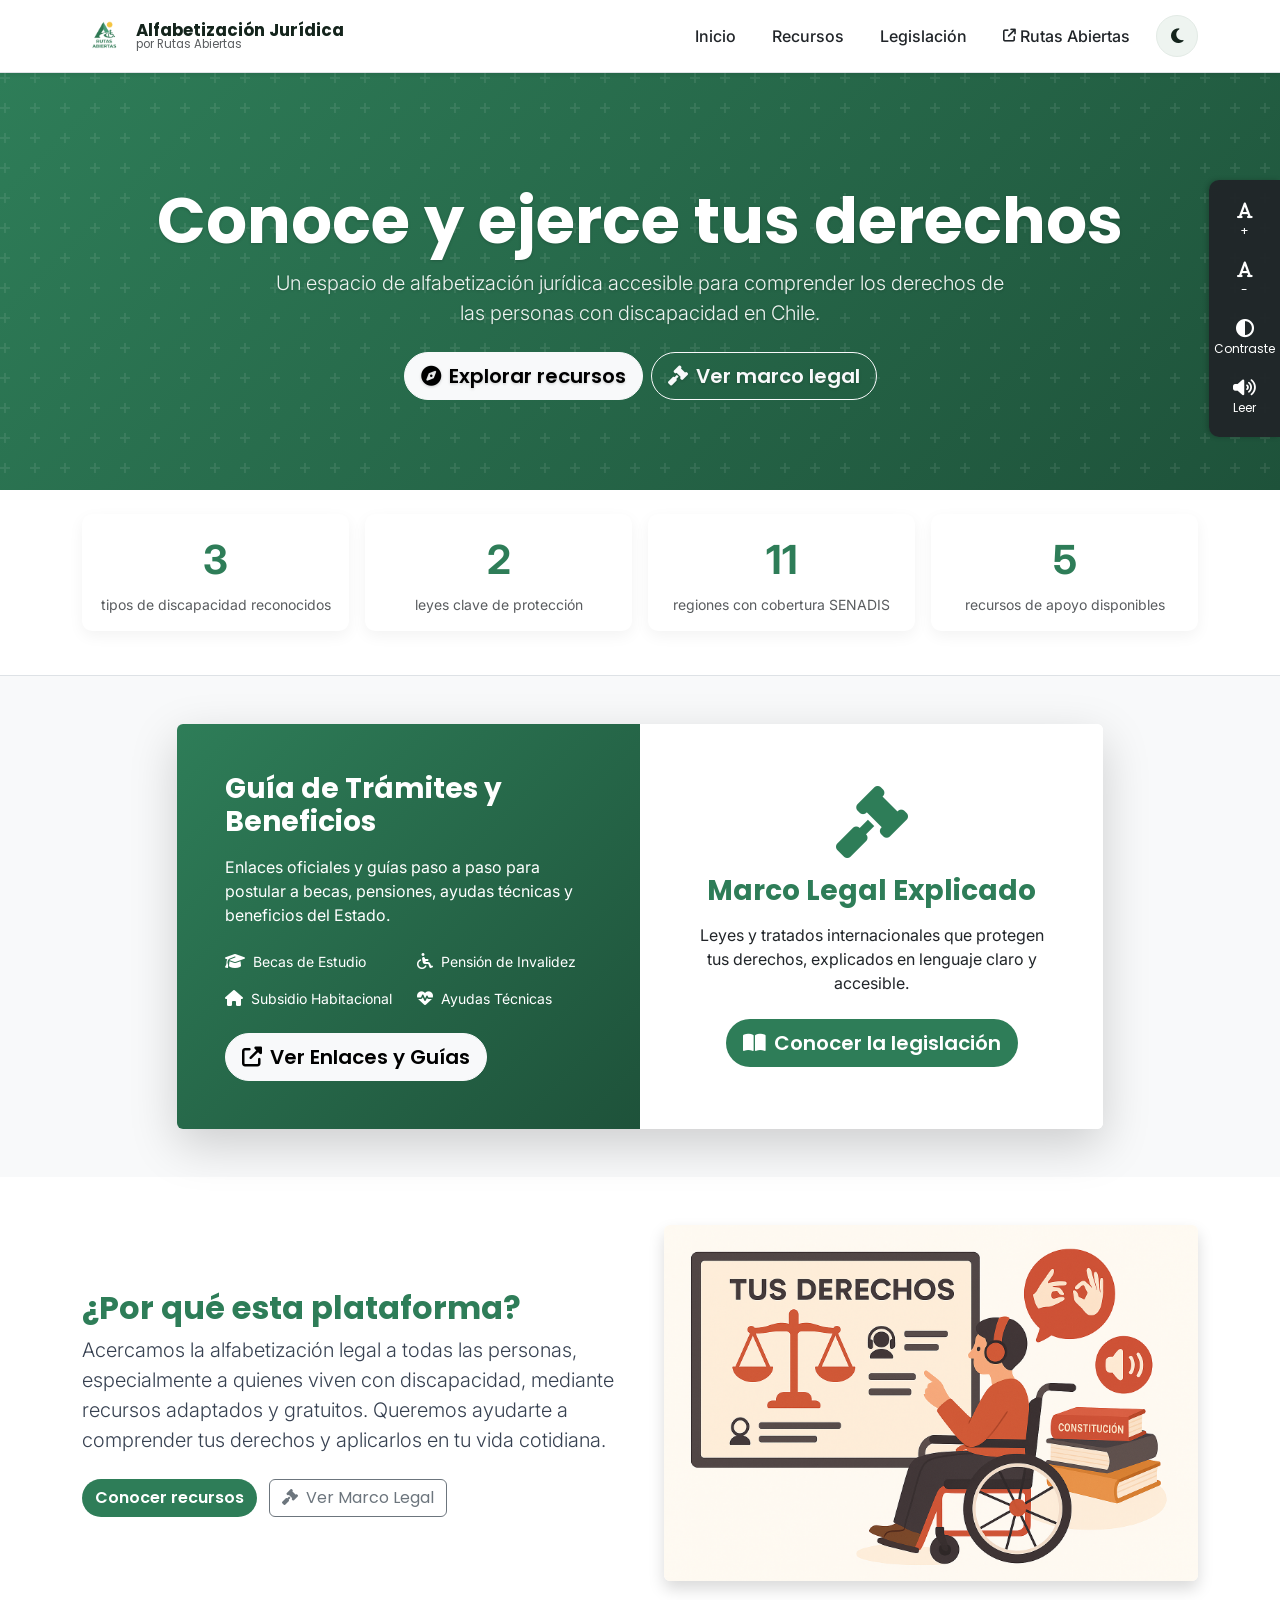
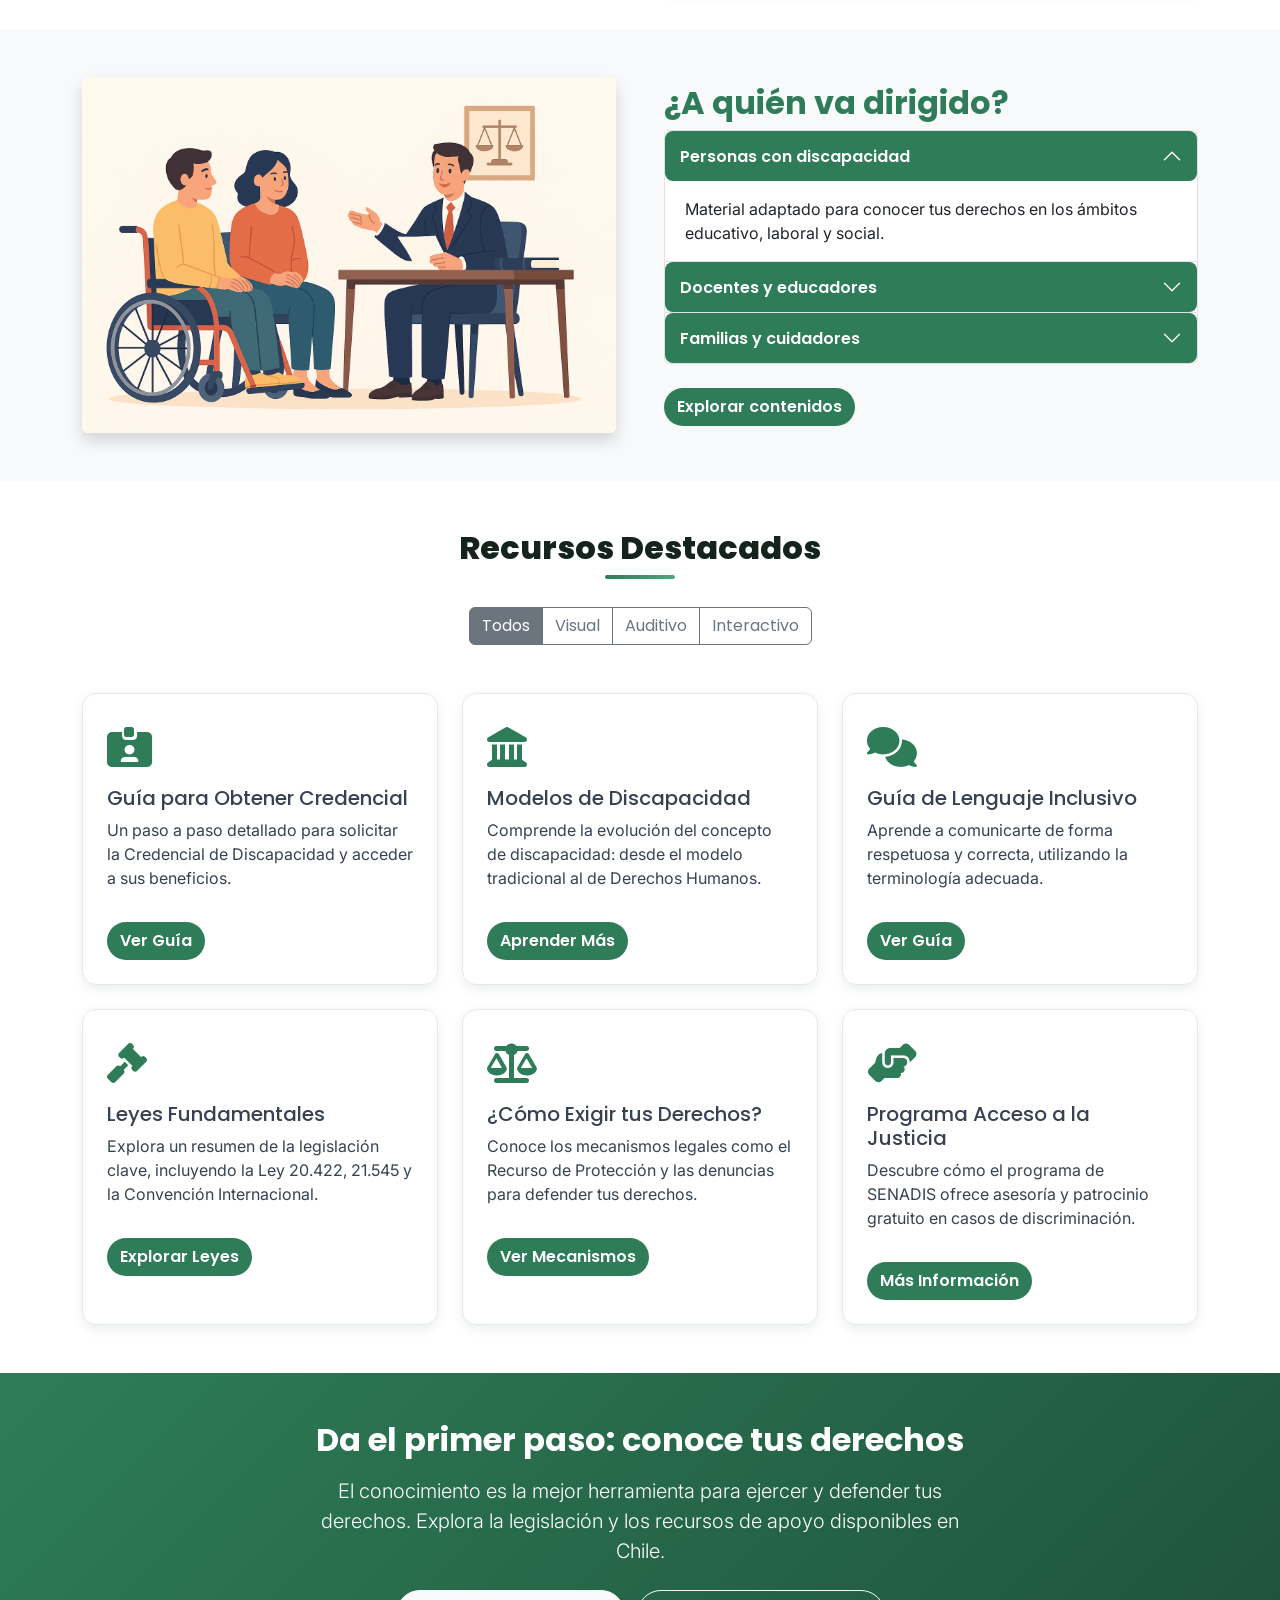
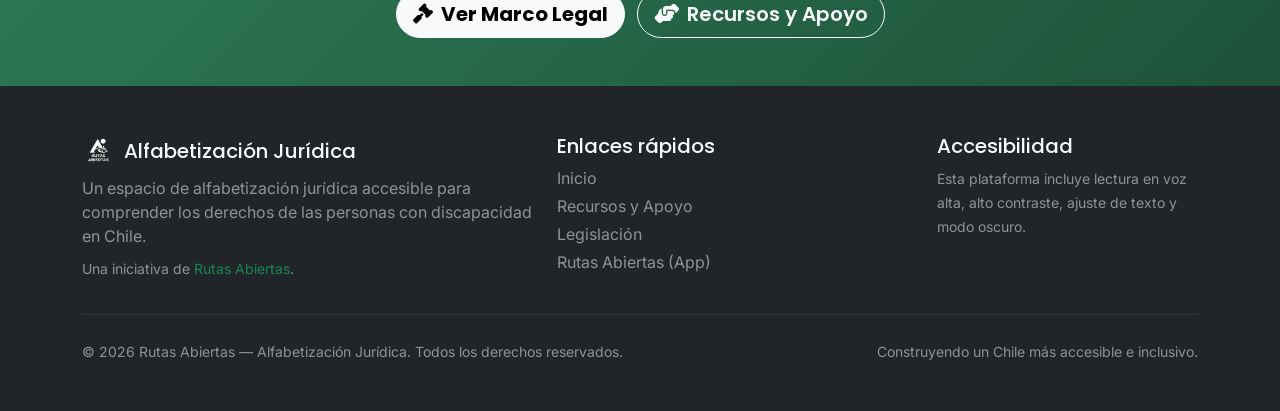
==== alfabetizacion-juridica/index.html @ 4d5a3a68 "Rediseña presentación e integra Alfabetización Jurídica Presentación (Rutas Abiertas): - Hero con cl" ====
<!DOCTYPE html>
<html lang="es" data-theme="light" data-bs-theme="light">
<head>
    <meta charset="UTF-8">
    <meta name="viewport" content="width=device-width, initial-scale=1.0">
    <title>Alfabetización Jurídica — Derechos en Discapacidad</title>
    <meta name="description"
        content="Alfabetización jurídica accesible sobre los derechos de las personas con discapacidad en Chile. Una iniciativa de Rutas Abiertas.">
    <link rel="icon" href="../icons/favicon.ico" sizes="any">

    <link rel="preconnect" href="https://fonts.googleapis.com">
    <link rel="preconnect" href="https://fonts.gstatic.com" crossorigin>
    <link href="https://fonts.googleapis.com/css2?family=Inter:wght@400;500;600;700&family=Poppins:wght@600;700;800&display=swap"
        rel="stylesheet">

    <link href="https://cdn.jsdelivr.net/npm/bootstrap@5.3.3/dist/css/bootstrap.min.css" rel="stylesheet">
    <link rel="stylesheet" href="https://cdn.jsdelivr.net/npm/bootstrap-icons@1.11.3/font/bootstrap-icons.min.css">
    <link rel="stylesheet" href="https://cdnjs.cloudflare.com/ajax/libs/font-awesome/6.5.1/css/all.min.css">
    <link rel="stylesheet" href="https://cdnjs.cloudflare.com/ajax/libs/animate.css/4.1.1/animate.min.css">

    <link rel="stylesheet" href="css/variables.css">
    <link rel="stylesheet" href="css/common.css">
    <link rel="stylesheet" href="css/index.css">
    <link rel="stylesheet" href="components/navbar/navbar.css">
    <link rel="stylesheet" href="components/accessibility-bar/accessibility-bar.css">
    <link rel="stylesheet" href="css/high-constrast.css">

    <script src="js/theme.js"></script>
    <script src="js/inyectarComponentesIndex.js"></script>
</head>
<body>
    <a href="#main-content" class="skip-link visually-hidden-focusable">Saltar al contenido principal</a>
    <div id="navbar-container" style="min-height: 70px;"></div>
    <div id="accessibility-bar-container"></div>

    <main id="main-content">
        <!-- ===== HERO ===== -->
        <section class="hero-section" id="inicio">
            <div class="container text-center">
                <h1 class="display-3 fw-bold animate__animated animate__fadeInDown">Conoce y ejerce tus derechos</h1>
                <p class="lead animate__animated animate__fadeInUp col-lg-8 mx-auto">Un espacio de alfabetización
                    jurídica accesible para comprender los derechos de las personas con discapacidad en Chile.</p>
                <div class="mt-4 animate__animated animate__fadeInUp animate__delay-1s d-flex flex-wrap gap-2 justify-content-center">
                    <a href="#recursos" class="btn btn-light btn-lg"><i class="fas fa-compass me-2"></i>Explorar recursos</a>
                    <a href="pages/legislacion.html" class="btn btn-outline-light btn-lg"><i class="fas fa-gavel me-2"></i>Ver marco legal</a>
                </div>
            </div>
        </section>

        <!-- ===== CONTADORES ===== -->
        <section class="py-4 bg-white border-bottom">
            <div class="container">
                <div class="row text-center g-3">
                    <div class="col-6 col-md-3">
                        <div class="counter-box p-3">
                            <div class="animated-counter text-primary-color" data-count="6" aria-label="6">0</div>
                            <small class="text-muted d-block mt-1">tipos de discapacidad reconocidos</small>
                        </div>
                    </div>
                    <div class="col-6 col-md-3">
                        <div class="counter-box p-3">
                            <div class="animated-counter text-primary-color" data-count="4" aria-label="4">0</div>
                            <small class="text-muted d-block mt-1">leyes clave de protección</small>
                        </div>
                    </div>
                    <div class="col-6 col-md-3">
                        <div class="counter-box p-3">
                            <div class="animated-counter text-primary-color" data-count="18" aria-label="18">0</div>
                            <small class="text-muted d-block mt-1">regiones con cobertura SENADIS</small>
                        </div>
                    </div>
                    <div class="col-6 col-md-3">
                        <div class="counter-box p-3">
                            <div class="animated-counter text-primary-color" data-count="9" aria-label="9">0</div>
                            <small class="text-muted d-block mt-1">recursos de apoyo disponibles</small>
                        </div>
                    </div>
                </div>
            </div>
        </section>

        <!-- ===== DESTACADOS ===== -->
        <section class="benefits-highlight py-5 bg-light">
            <div class="container">
                <div class="row justify-content-center">
                    <div class="col-lg-10">
                        <div class="card border-0 shadow-lg overflow-hidden">
                            <div class="card-body p-0">
                                <div class="row g-0">
                                    <div class="col-md-6 text-white p-5 d-flex align-items-center background-primary-color">
                                        <div class="benefits-highlight-content">
                                            <h2 class="fw-bold mb-3 h3">Guía de Trámites y Beneficios</h2>
                                            <p class="mb-4">Enlaces oficiales y guías paso a paso para postular a becas,
                                                pensiones, ayudas técnicas y beneficios del Estado.</p>
                                            <div class="row g-3 mb-4">
                                                <div class="col-6"><div class="d-flex align-items-center"><i class="fas fa-graduation-cap me-2"></i><small>Becas de Estudio</small></div></div>
                                                <div class="col-6"><div class="d-flex align-items-center"><i class="fas fa-wheelchair me-2"></i><small>Pensión de Invalidez</small></div></div>
                                                <div class="col-6"><div class="d-flex align-items-center"><i class="fas fa-home me-2"></i><small>Subsidio Habitacional</small></div></div>
                                                <div class="col-6"><div class="d-flex align-items-center"><i class="fas fa-heartbeat me-2"></i><small>Ayudas Técnicas</small></div></div>
                                            </div>
                                            <a href="pages/apoyo.html" class="btn btn-light btn-lg">
                                                <i class="fas fa-external-link-alt me-2"></i>Ver Enlaces y Guías
                                            </a>
                                        </div>
                                    </div>
                                    <div class="col-md-6 p-5 bg-white d-flex align-items-center">
                                        <div class="text-center w-100">
                                            <i class="fas fa-gavel text-primary-color mb-3" style="font-size: 4.5rem;"></i>
                                            <h2 class="fw-bold text-primary-color mb-3 h3">Marco Legal Explicado</h2>
                                            <p class="mb-4">Leyes y tratados internacionales que protegen tus derechos,
                                                explicados en lenguaje claro y accesible.</p>
                                            <a href="pages/legislacion.html" class="btn btn-ucsc btn-lg">
                                                <i class="fas fa-book-open me-2"></i>Conocer la legislación
                                            </a>
                                        </div>
                                    </div>
                                </div>
                            </div>
                        </div>
                    </div>
                </div>
            </div>
        </section>

        <!-- ===== ¿POR QUÉ? ===== -->
        <section class="py-5 bg-white" id="acerca">
            <div class="container">
                <div class="row align-items-center g-5">
                    <div class="col-lg-6 text-start hidden">
                        <h2 class="fw-bold text-primary-color">¿Por qué esta plataforma?</h2>
                        <p class="lead">Acercamos la alfabetización legal a todas las personas, especialmente a quienes
                            viven con discapacidad, mediante recursos adaptados y gratuitos. Queremos ayudarte a
                            comprender tus derechos y aplicarlos en tu vida cotidiana.</p>
                        <div class="mt-4">
                            <a href="#recursos" class="btn btn-ucsc me-2">Conocer recursos</a>
                            <a href="pages/legislacion.html" class="btn btn-outline-secondary">
                                <i class="fas fa-gavel me-2"></i>Ver Marco Legal
                            </a>
                        </div>
                    </div>
                    <div class="col-lg-6 hidden">
                        <img src="assets/img/web/aprendiendoDerechos.png" class="img-fluid rounded shadow"
                            alt="Persona aprendiendo sobre sus derechos">
                    </div>
                </div>
            </div>
        </section>

        <!-- ===== ¿A QUIÉN? ===== -->
        <section class="py-5 bg-light">
            <div class="container">
                <div class="row align-items-center g-5">
                    <div class="col-lg-6 hidden">
                        <img src="assets/img/web/accediendoJusticia.png" class="img-fluid rounded shadow"
                            alt="Personas accediendo a la justicia">
                    </div>
                    <div class="col-lg-6 text-start hidden">
                        <h2 class="fw-bold text-primary-color">¿A quién va dirigido?</h2>
                        <div class="accordion" id="targetAudience">
                            <div class="accordion-item">
                                <h3 class="accordion-header">
                                    <button class="accordion-button" type="button" data-bs-toggle="collapse" data-bs-target="#collapseOne" aria-expanded="true" aria-controls="collapseOne">Personas con discapacidad</button>
                                </h3>
                                <div id="collapseOne" class="accordion-collapse collapse show" data-bs-parent="#targetAudience">
                                    <div class="accordion-body">Material adaptado para conocer tus derechos en los ámbitos educativo, laboral y social.</div>
                                </div>
                            </div>
                            <div class="accordion-item">
                                <h3 class="accordion-header">
                                    <button class="accordion-button collapsed" type="button" data-bs-toggle="collapse" data-bs-target="#collapseTwo" aria-expanded="false" aria-controls="collapseTwo">Docentes y educadores</button>
                                </h3>
                                <div id="collapseTwo" class="accordion-collapse collapse" data-bs-parent="#targetAudience">
                                    <div class="accordion-body">Recursos para implementar educación inclusiva y conocer el marco legal que la respalda.</div>
                                </div>
                            </div>
                            <div class="accordion-item">
                                <h3 class="accordion-header">
                                    <button class="accordion-button collapsed" type="button" data-bs-toggle="collapse" data-bs-target="#collapseThree" aria-expanded="false" aria-controls="collapseThree">Familias y cuidadores</button>
                                </h3>
                                <div id="collapseThree" class="accordion-collapse collapse" data-bs-parent="#targetAudience">
                                    <div class="accordion-body">Información sobre beneficios, prestaciones y apoyo legal disponible.</div>
                                </div>
                            </div>
                        </div>
                        <a href="#recursos" class="btn btn-ucsc mt-4">Explorar contenidos</a>
                    </div>
                </div>
            </div>
        </section>

        <!-- ===== RECURSOS ===== -->
        <section class="py-5 bg-white" id="recursos">
            <div class="container">
                <h2 class="text-center section-heading">Recursos Destacados</h2>
                <div class="text-center mb-4 hidden">
                    <div class="btn-group flex-wrap" role="group" aria-label="Filtros de recursos">
                        <button type="button" class="btn btn-outline-secondary active filter-btn" data-filter="all">Todos</button>
                        <button type="button" class="btn btn-outline-secondary filter-btn" data-filter="visual">Visual</button>
                        <button type="button" class="btn btn-outline-secondary filter-btn" data-filter="auditivo">Auditivo</button>
                        <button type="button" class="btn btn-outline-secondary filter-btn" data-filter="interactivo">Interactivo</button>
                    </div>
                </div>
                <div class="row g-4 mt-2">
                    <div class="col-md-6 col-lg-4 resource-item hidden" data-category="interactivo">
                        <div class="card-ucsc p-4 h-100">
                            <div class="fs-1 text-primary-color"><i class="fas fa-id-card-alt"></i></div>
                            <h5 class="mt-2">Guía para Obtener Credencial</h5>
                            <p>Un paso a paso detallado para solicitar la Credencial de Discapacidad y acceder a sus beneficios.</p>
                            <div class="mt-auto pt-3"><a href="pages/apoyo.html#recursos-practicos" class="btn btn-ucsc">Ver Guía</a></div>
                        </div>
                    </div>
                    <div class="col-md-6 col-lg-4 resource-item hidden" data-category="visual">
                        <div class="card-ucsc p-4 h-100">
                            <div class="fs-1 text-primary-color"><i class="fas fa-landmark"></i></div>
                            <h5 class="mt-2">Modelos de Discapacidad</h5>
                            <p>Comprende la evolución del concepto de discapacidad: desde el modelo tradicional al de Derechos Humanos.</p>
                            <div class="mt-auto pt-3"><button class="btn btn-ucsc" data-bs-toggle="modal" data-bs-target="#modelosModal">Aprender Más</button></div>
                        </div>
                    </div>
                    <div class="col-md-6 col-lg-4 resource-item hidden" data-category="visual">
                        <div class="card-ucsc p-4 h-100">
                            <div class="fs-1 text-primary-color"><i class="fas fa-comments"></i></div>
                            <h5 class="mt-2">Guía de Lenguaje Inclusivo</h5>
                            <p>Aprende a comunicarte de forma respetuosa y correcta, utilizando la terminología adecuada.</p>
                            <div class="mt-auto pt-3"><button class="btn btn-ucsc" data-bs-toggle="modal" data-bs-target="#lenguajeModal">Ver Guía</button></div>
                        </div>
                    </div>
                    <div class="col-md-6 col-lg-4 resource-item hidden" data-category="visual interactivo">
                        <div class="card-ucsc p-4 h-100">
                            <div class="fs-1 text-primary-color"><i class="fas fa-gavel"></i></div>
                            <h5 class="mt-2">Leyes Fundamentales</h5>
                            <p>Explora un resumen de la legislación clave, incluyendo la Ley 20.422, 21.545 y la Convención Internacional.</p>
                            <div class="mt-auto pt-3"><button class="btn btn-ucsc" data-bs-toggle="modal" data-bs-target="#normativaModal">Explorar Leyes</button></div>
                        </div>
                    </div>
                    <div class="col-md-6 col-lg-4 resource-item hidden" data-category="interactivo">
                        <div class="card-ucsc p-4 h-100">
                            <div class="fs-1 text-primary-color"><i class="fas fa-balance-scale"></i></div>
                            <h5 class="mt-2">¿Cómo Exigir tus Derechos?</h5>
                            <p>Conoce los mecanismos legales como el Recurso de Protección y las denuncias para defender tus derechos.</p>
                            <div class="mt-auto pt-3"><a href="pages/apoyo.html#programas-apoyo" class="btn btn-ucsc">Ver Mecanismos</a></div>
                        </div>
                    </div>
                    <div class="col-md-6 col-lg-4 resource-item hidden" data-category="interactivo">
                        <div class="card-ucsc p-4 h-100">
                            <div class="fs-1 text-primary-color"><i class="fas fa-hands-helping"></i></div>
                            <h5 class="mt-2">Programa Acceso a la Justicia</h5>
                            <p>Descubre cómo el programa de SENADIS ofrece asesoría y patrocinio gratuito en casos de discriminación.</p>
                            <div class="mt-auto pt-3"><a href="pages/apoyo.html#programas-apoyo" class="btn btn-ucsc">Más Información</a></div>
                        </div>
                    </div>
                </div>
            </div>
        </section>

        <!-- ===== CTA FINAL ===== -->
        <section class="py-5 background-primary-color text-white text-center">
            <div class="container">
                <h2 class="fw-bold mb-3">Da el primer paso: conoce tus derechos</h2>
                <p class="lead mb-4 col-lg-7 mx-auto">El conocimiento es la mejor herramienta para ejercer y defender tus
                    derechos. Explora la legislación y los recursos de apoyo disponibles en Chile.</p>
                <a href="pages/legislacion.html" class="btn btn-light btn-lg fw-bold me-2">
                    <i class="fas fa-gavel me-2"></i>Ver Marco Legal
                </a>
                <a href="pages/apoyo.html" class="btn btn-outline-light btn-lg">
                    <i class="fas fa-hands-helping me-2"></i>Recursos y Apoyo
                </a>
            </div>
        </section>
    </main>

    <div id="footer-container" style="min-height: 200px;"></div>
    <div id="language-modal-container"></div>
    <div id="normativa-modal-container"></div>
    <div id="resource-modal-container"></div>
    <div id="disc-modal"></div>

    <script src="https://cdn.jsdelivr.net/npm/bootstrap@5.3.3/dist/js/bootstrap.bundle.min.js"></script>
    <script src="js/index.js"></script>
    <script src="js/accessibility-bar.js"></script>
</body>
</html>
---- alfabetizacion-juridica/css/variables.css ----
:root {
    /* === Colores de Marca (verde Rutas Abiertas) === */
    --primary-color:    #2E7D58;
    --primary-dark:     #1e523a;
    --primary-light:    #EAF5EE;
    --primary-muted:    rgba(46, 125, 88, 0.10);
    --secondary-color:  #4CA77B;
    --accent-soft:      #8FD3B0;

    /* === Texto === */
    --text-dark:        #14241C;
    --text-body:        #374151;
    --text-muted:       #5C6B63;

    /* === Superficies === */
    --white:            #ffffff;
    --light-bg:         #F4F8F5;
    --surface-2:        #EEF4F0;

    /* === Bordes === */
    --border-color:     #E3EBE6;
    --border-light:     #EEF4F0;

    /* === Sombras === */
    --shadow-xs:  0 1px 3px rgba(16,51,36,0.06), 0 1px 2px rgba(16,51,36,0.04);
    --shadow-sm:  0 4px 12px rgba(16,51,36,0.08);
    --shadow-md:  0 8px 24px rgba(16,51,36,0.10);
    --shadow-lg:  0 16px 40px rgba(16,51,36,0.12);
    --shadow-red: 0 6px 20px rgba(46, 125, 88, 0.35);

    /* === Bordes redondeados === */
    --radius-sm:   8px;
    --radius-md:   14px;
    --radius-lg:   20px;
    --radius-xl:   28px;
    --radius-pill: 50px;

    /* === Transiciones === */
    --transition-fast: 0.2s ease;
    --transition:      0.25s ease;
    --transition-slow: 0.45s ease;
}

/* === Modo oscuro === */
[data-theme="dark"] {
    --primary-color:    #57BE8E;
    --primary-dark:     #2E7D58;
    --primary-light:    #16271E;
    --primary-muted:    rgba(87, 190, 142, 0.14);
    --secondary-color:  #2E7D58;
    --accent-soft:      #2E7D58;

    --text-dark:        #EAF3EE;
    --text-body:        #C7D6CD;
    --text-muted:       #9BB0A4;

    --white:            #14211A;
    --light-bg:         #0F1A14;
    --surface-2:        #1A2C22;

    --border-color:     #213328;
    --border-light:     #1A2C22;

    --shadow-xs:  0 1px 3px rgba(0,0,0,0.3);
    --shadow-sm:  0 4px 12px rgba(0,0,0,0.35);
    --shadow-md:  0 8px 24px rgba(0,0,0,0.45);
    --shadow-lg:  0 16px 40px rgba(0,0,0,0.55);
    --shadow-red: 0 6px 20px rgba(87, 190, 142, 0.3);
}
---- alfabetizacion-juridica/css/common.css ----
/**
 * =================================================================
 * ALFABETIZACIÓN JURÍDICA — estilos comunes
 * Paleta verde Rutas Abiertas · Light/Dark
 * =================================================================
 */

/* === Prevención de FOUC === */
body {
    font-family: 'Inter', sans-serif;
    background-color: var(--light-bg);
    color: var(--text-body);
    overflow-x: hidden;
    visibility: hidden;
    transition: background-color .4s ease, color .4s ease;
}

h1, h2, h3, h4, h5, h6,
.btn, .navbar-brand, .fw-bold, .display-3, .display-4 {
    font-family: 'Poppins', sans-serif;
}

body.loaded {
    visibility: visible;
}

/* === Tarjetas === */
.card-ucsc {
    background-color: var(--white);
    border: 1px solid var(--border-color);
    border-radius: var(--radius-md);
    box-shadow: var(--shadow-sm);
    transition: transform var(--transition), box-shadow var(--transition), border-color var(--transition);
}

.card-ucsc:hover {
    transform: translateY(-6px);
    box-shadow: var(--shadow-md);
    border-color: transparent;
}

/* === Botones de marca === */
.btn-ucsc {
    background-color: var(--primary-color);
    color: #fff;
    border-radius: var(--radius-pill);
    font-weight: 600;
    transition: all var(--transition);
}

.btn-ucsc:hover {
    background-color: var(--primary-dark);
    color: #fff;
    transform: translateY(-2px);
    box-shadow: var(--shadow-red);
}

/* armoniza botones de Bootstrap con la marca */
.btn-outline-danger,
.btn-outline-primary {
    --bs-btn-color: var(--primary-color);
    --bs-btn-border-color: var(--primary-color);
    --bs-btn-hover-bg: var(--primary-color);
    --bs-btn-hover-border-color: var(--primary-color);
    --bs-btn-active-bg: var(--primary-dark);
    border-radius: var(--radius-pill);
}

.btn-light,
.btn-outline-light {
    border-radius: var(--radius-pill);
    font-weight: 600;
}

.badge.bg-danger { background-color: var(--primary-color) !important; }
.badge.bg-primary { background-color: var(--secondary-color) !important; }

/* armoniza los "danger" rojos de Bootstrap con el verde de marca */
.modal-header.bg-danger {
    background: linear-gradient(135deg, var(--primary-color), var(--primary-dark)) !important;
}
.text-danger { color: var(--primary-color) !important; }
.border-danger { border-color: var(--primary-color) !important; }

/* === Hero === */
.hero-section {
    position: relative;
    background:
        url("data:image/svg+xml,%3Csvg width='60' height='60' viewBox='0 0 60 60' xmlns='http://www.w3.org/2000/svg'%3E%3Cg fill='none' fill-rule='evenodd'%3E%3Cg fill='%23ffffff' fill-opacity='0.08'%3E%3Cpath d='M36 34v-4h-2v4h-4v2h4v4h2v-4h4v-2h-4zm0-30V0h-2v4h-4v2h4v4h2V6h4V4h-4zM6 34v-4H4v4H0v2h4v4h2v-4h4v-2H6zM6 4V0H4v4H0v2h4v4h2V6h4V4H6z'/%3E%3C/g%3E%3C/g%3E%3C/svg%3E"),
        linear-gradient(135deg, var(--primary-color) 0%, var(--primary-dark) 100%);
    color: #fff;
    padding: 110px 0 90px;
    text-shadow: 0 1px 3px rgba(0, 0, 0, 0.18);
}

.hero-section .lead { color: rgba(255, 255, 255, 0.92); }

/* === Encabezados de sección === */
.section-heading {
    position: relative;
    margin-bottom: 40px;
    font-weight: 800;
    color: var(--text-dark);
}

.section-heading:after {
    content: '';
    position: absolute;
    bottom: -12px;
    left: 50%;
    transform: translateX(-50%);
    width: 70px;
    height: 4px;
    border-radius: 2px;
    background: linear-gradient(90deg, var(--primary-color), var(--secondary-color));
}

/* === Animaciones de aparición === */
.hidden {
    opacity: 0;
    transform: translateY(24px);
    transition: opacity .6s ease, transform .6s ease;
}

.show {
    opacity: 1;
    transform: translateY(0);
}

@media (prefers-reduced-motion: reduce) {
    .hidden { opacity: 1; transform: none; transition: none; }
}

/* === Utilidades de color === */
.text-primary-color { color: var(--primary-color) !important; }
.background-primary-color {
    background: linear-gradient(135deg, var(--primary-color), var(--primary-dark)) !important;
}

.reading-highlight {
    background-color: #fcf8e3;
    color: #8a6d3b !important;
    box-shadow: 0 0 5px #fcf8e3;
    transition: all 0.2s ease-in-out;
}

body.high-contrast .reading-highlight {
    background-color: #004085 !important;
    color: #cce5ff !important;
    border: 1px solid #cce5ff;
}

/* === Filtro de recursos === */
.resource-item {
    transition: opacity 0.4s ease, transform 0.4s ease;
}

.resource-item.resource-hidden {
    opacity: 0;
    transform: scale(0.9);
    display: none;
}

/* === Acordeón === */
.accordion-button {
    background-color: var(--primary-color);
    color: #fff;
    border-radius: var(--radius-sm) !important;
    padding: 15px;
    font-weight: 600;
}

.accordion-button:not(.collapsed) {
    background-color: var(--primary-color);
    color: #fff;
    box-shadow: none;
}

.accordion-button:focus {
    box-shadow: 0 0 0 0.2rem var(--primary-muted);
}

.accordion-button::after {
    filter: brightness(0) invert(1);
}

/* === Notificaciones === */
.custom-notification {
    position: fixed;
    top: 20px;
    right: 20px;
    z-index: 1060;
    padding: 15px 20px;
    border-radius: 10px;
    box-shadow: 0 5px 15px rgba(0, 0, 0, 0.2);
    min-width: 300px;
    color: white;
    display: flex;
    justify-content: space-between;
    align-items: center;
    transform: translateX(120%);
    transition: transform 0.4s ease-in-out;
}

.custom-notification.show { transform: translateX(0); }
.custom-notification.notification-info { background-color: var(--secondary-color); }
.custom-notification.notification-success { background-color: #198754; }
.custom-notification.notification-error { background-color: #dc3545; }

.btn-close-notif {
    background: none;
    border: none;
    color: white;
    font-size: 24px;
    line-height: 1;
    cursor: pointer;
    margin-left: 15px;
    opacity: 0.8;
}

.btn-close-notif:hover { opacity: 1; }

/* === Skip link === */
.skip-link {
    position: absolute;
    left: 50%;
    transform: translateX(-50%);
    top: -60px;
    background: var(--primary-color);
    color: #fff;
    padding: 10px 18px;
    border-radius: 0 0 10px 10px;
    z-index: 2000;
    transition: top .2s ease;
}

.skip-link:focus { top: 0; }

/* === Toggle de tema (en la navbar) === */
.theme-toggle {
    background: var(--surface-2);
    border: 1px solid var(--border-color);
    color: var(--text-dark);
    width: 42px;
    height: 42px;
    border-radius: 50%;
    cursor: pointer;
    display: inline-flex;
    align-items: center;
    justify-content: center;
    font-size: 1.05rem;
    transition: transform .3s ease, color .3s ease;
}

.theme-toggle:hover {
    transform: rotate(-20deg) scale(1.05);
    color: var(--primary-color);
}

/* =================================================================
   MODO OSCURO — overrides para utilidades de Bootstrap
   ================================================================= */
[data-theme="dark"] body { background-color: var(--light-bg); color: var(--text-body); }

[data-theme="dark"] .bg-white,
[data-theme="dark"] .navbar.bg-white,
[data-theme="dark"] .card:not(.background-primary-color) {
    background-color: var(--white) !important;
}

[data-theme="dark"] .bg-light { background-color: var(--light-bg) !important; }

[data-theme="dark"] .text-dark { color: var(--text-dark) !important; }
[data-theme="dark"] .text-muted { color: var(--text-muted) !important; }
[data-theme="dark"] .text-body { color: var(--text-body) !important; }

[data-theme="dark"] .card,
[data-theme="dark"] .card-ucsc {
    border-color: var(--border-color);
}

[data-theme="dark"] .border-bottom,
[data-theme="dark"] .border-top,
[data-theme="dark"] hr {
    border-color: var(--border-color) !important;
}

[data-theme="dark"] .shadow-sm,
[data-theme="dark"] .shadow { box-shadow: var(--shadow-sm) !important; }
[data-theme="dark"] .shadow-lg { box-shadow: var(--shadow-lg) !important; }

[data-theme="dark"] .accordion-button.collapsed {
    background-color: var(--surface-2);
    color: var(--text-dark);
}

[data-theme="dark"] .accordion-button.collapsed::after { filter: none; }

[data-theme="dark"] .badge.bg-light {
    background-color: var(--surface-2) !important;
    color: var(--text-dark) !important;
}

[data-theme="dark"] .alert { --bs-alert-bg: var(--surface-2); --bs-alert-color: var(--text-body); }

[data-theme="dark"] footer.bg-dark { background-color: #060d09 !important; }

[data-theme="dark"] input.form-control,
[data-theme="dark"] textarea.form-control,
[data-theme="dark"] .form-select {
    background-color: var(--surface-2);
    color: var(--text-body);
    border-color: var(--border-color);
}

[data-theme="dark"] .form-control::placeholder { color: var(--text-muted); }
---- alfabetizacion-juridica/css/index.css ----
.animated-counter {
    font-size: 2.5rem;
    font-weight: bold;
    margin-bottom: 0;
    color: var(--primary-color);
}

.testimonial-carousel .carousel-item {
    padding: 20px 40px;
}

.counter-box {
    padding: 30px 20px;
    border-radius: 10px;
    background-color: var(--white);
    box-shadow: 0 5px 15px rgba(0, 0, 0, 0.05);
    margin-bottom: 20px;
    transition: transform 0.3s ease;
}

.counter-box:hover {
    transform: translateY(-5px);
}
---- alfabetizacion-juridica/components/navbar/navbar.css ----
.navbar-brand .brand-logo {
    height: 46px;
    width: auto;
}

.navbar-brand .fw-bold {
    color: var(--text-dark);
    font-size: 1.05rem;
}

.navbar-nav .nav-link {
    position: relative;
    margin: 0 10px;
    font-weight: 500;
}

.navbar-nav .nav-link:after {
    content: '';
    position: absolute;
    width: 0;
    height: 2px;
    background-color: var(--primary-color);
    bottom: 2px;
    left: 0;
    transition: width 0.3s ease;
}

.navbar-nav .nav-link:hover:after {
    width: 100%;
}

.navbar-nav .nav-link:hover {
    color: var(--primary-color) !important;
}
---- alfabetizacion-juridica/components/accessibility-bar/accessibility-bar.css ----
/**
 * =================================================================
 * accessibility-bar.css
 * =================================================================
 */

/* === Barra de Accesibilidad Principal === */
#accessibility-bar {
    position: fixed;
    top: 20%;
    right: 0;
    background-color: rgba(33, 37, 41, 0.95); /* Fondo oscuro semitransparente */
    border-radius: 10px 0 0 10px; /* Bordes redondeados a la izquierda */
    z-index: 1050; /* Z-index alto para que esté sobre otros elementos */
    box-shadow: -2px 0 5px rgba(0, 0, 0, 0.2);
    padding: 10px 0;
}

/* === Botones dentro de la Barra === */
.btn-ucsc-a11y {
    background-color: transparent;
    color: white;
    border: none; /* Sin bordes */
    display: flex;
    flex-direction: column;
    align-items: center;
    justify-content: center;
    padding: 8px 5px;
    font-size: 12px;
    line-height: 1.2;
    height: 60px;
    width: 70px;
    cursor: pointer; /* Cursor de puntero para indicar que es clickeable */
    transition: background-color 0.2s ease-in-out;
}

/* Efecto al pasar el mouse sobre los botones */
.btn-ucsc-a11y:hover {
    background-color: var(--primary-color); /* Usa el color primario de la marca */
    color: white;
}

/* Estilo para cuando un botón está "activo" (ej. Contraste o Lectura) */
.btn-ucsc-a11y.active {
    background-color: var(--primary-color); /* Verde para indicar estado activo */
    color: white;
}

/* Estilo para los iconos dentro de los botones */
.btn-ucsc-a11y i {
    font-size: 18px;
    margin-bottom: 4px;
}
---- alfabetizacion-juridica/css/high-constrast.css ----
/* high-contrast.css */

/* Reglas generales para el modo de alto contraste */
body.high-contrast {
    background-color: #000000 !important;
    color: #FFFFFF !important;
}

body.high-contrast div,
body.high-contrast .hero-section{
    background-color: #000000 !important;
}

/* Sobrescribir fondos claros y textos oscuros */
body.high-contrast .bg-light,
body.high-contrast .bg-white {
    background-color: #000000 !important;
}

body.high-contrast .text-dark {
    color: #FFFFFF !important;
}

body.high-contrast .text-muted {
    color: #dddddd !important; 
}

/* Botón principal: un color de alto contraste como amarillo sobre negro */
body.high-contrast .btn-ucsc,
body.high-contrast button[type="submit"] {
    background-color: #FFFF00 !important; 
    color: #000000 !important;
    border: 2px solid #FFFF00 !important;
}

body.high-contrast .btn-ucsc:hover {
    background-color: #FFFFAA !important;  
}

/* Tarjetas y secciones */
body.high-contrast .card-ucsc,
body.high-contrast .card,
body.high-contrast .accordion-item {
    background-color: #000000 !important;
    border: 1px solid #FFFFFF !important;
}

/* Enlaces y textos con color primario */
body.high-contrast .text-danger,
body.high-contrast .text-primary-color,
body.high-contrast .accordion-body,
body.high-contrast li,
body.high-contrast .benefits-highlight-content,
body.high-contrast p,
body.high-contrast .container,
body.high-contrast label,
body.high-contrast .text-muted,
body.high-contrast .card-header,
body.high-contrast h5,
body.high-contrast a,
body.high-contrast .nav-link,
body.high-contrast .badge{
    color: #FFFF00 !important; 
}

body.high-contrast .navbar {
    background-color: #000 !important;
    border-bottom: 1px solid #fff !important;
}

body.high-contrast textarea,
body.high-contrast input[type="text"],
body.high-contrast select,
body.high-contrast input[type="checkbox"]{
    background-color: #292828 !important;
    color: #FFFF00 !important;
    border: 1px solid #FFFFFF !important;
}
body.high-contrast .navbar-brand img {
   background-color: #fff; 
   border-radius: 4px;
   padding: 2px;
}
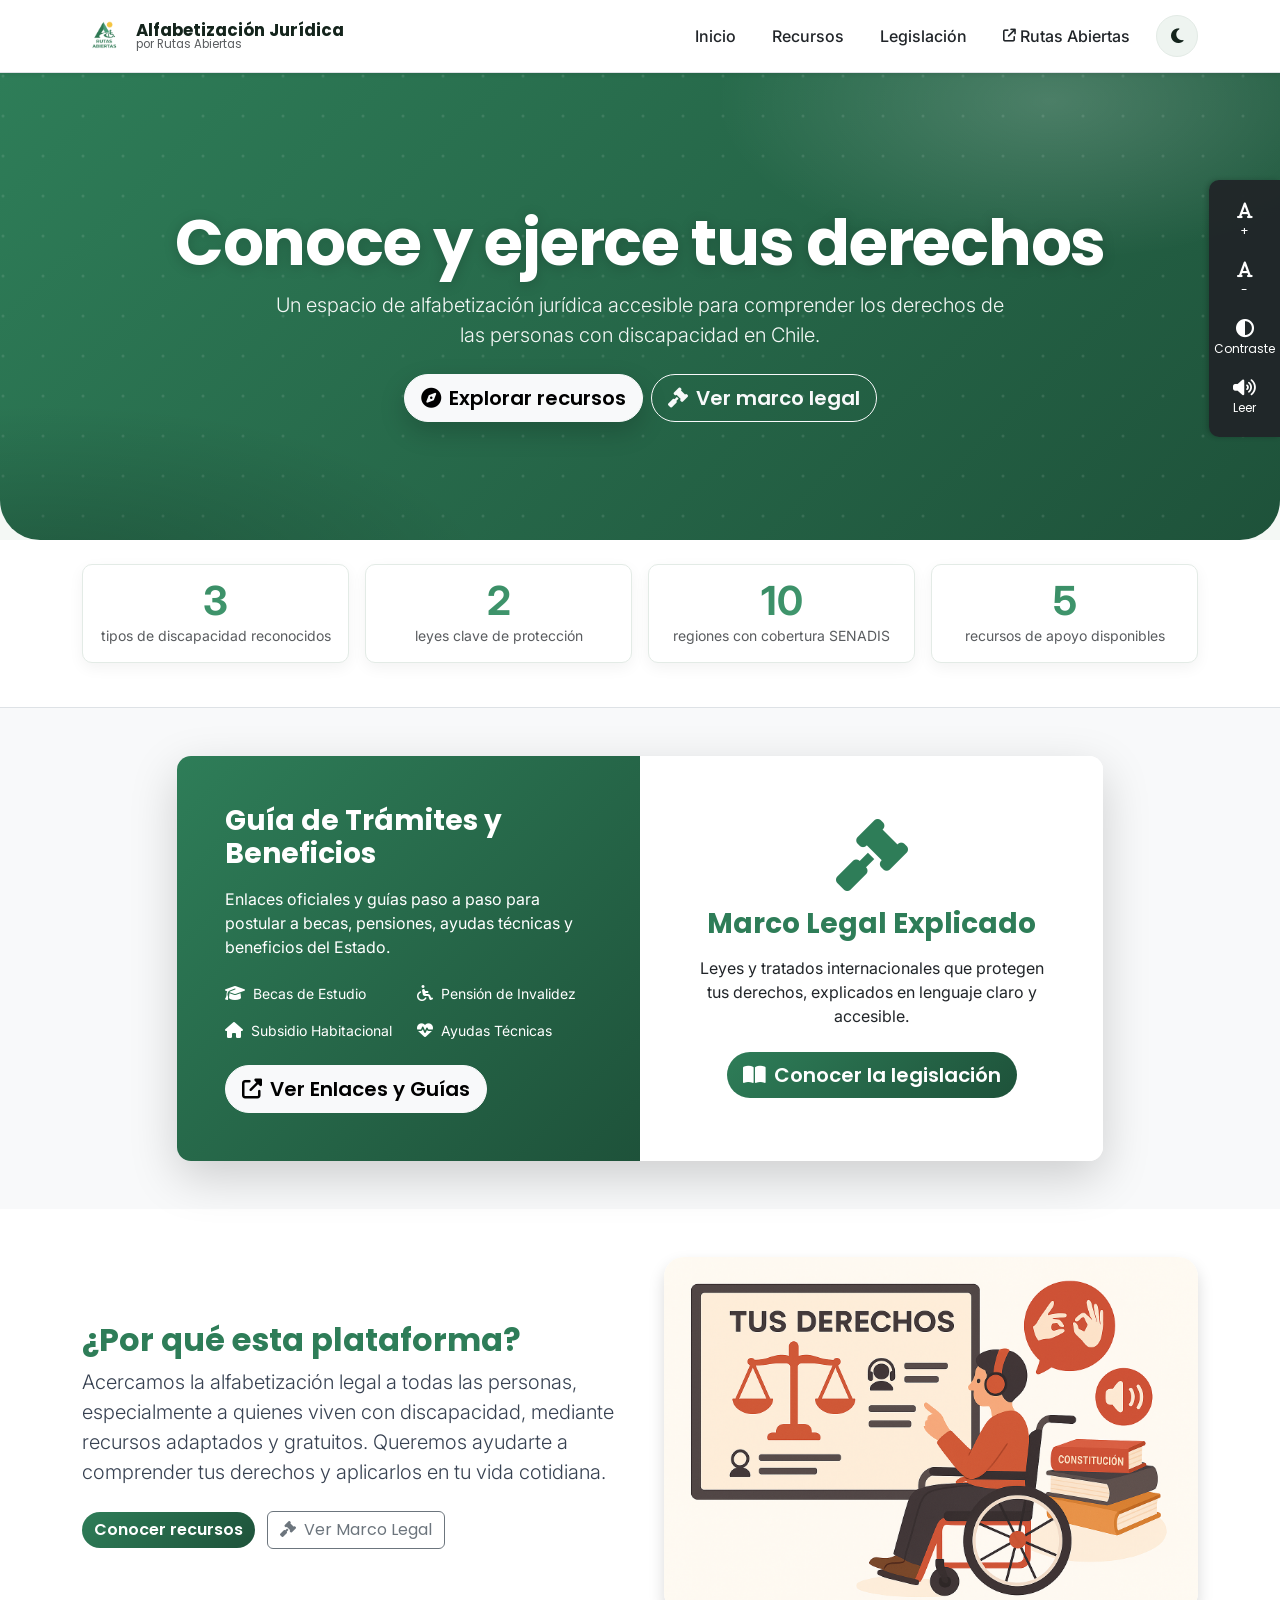
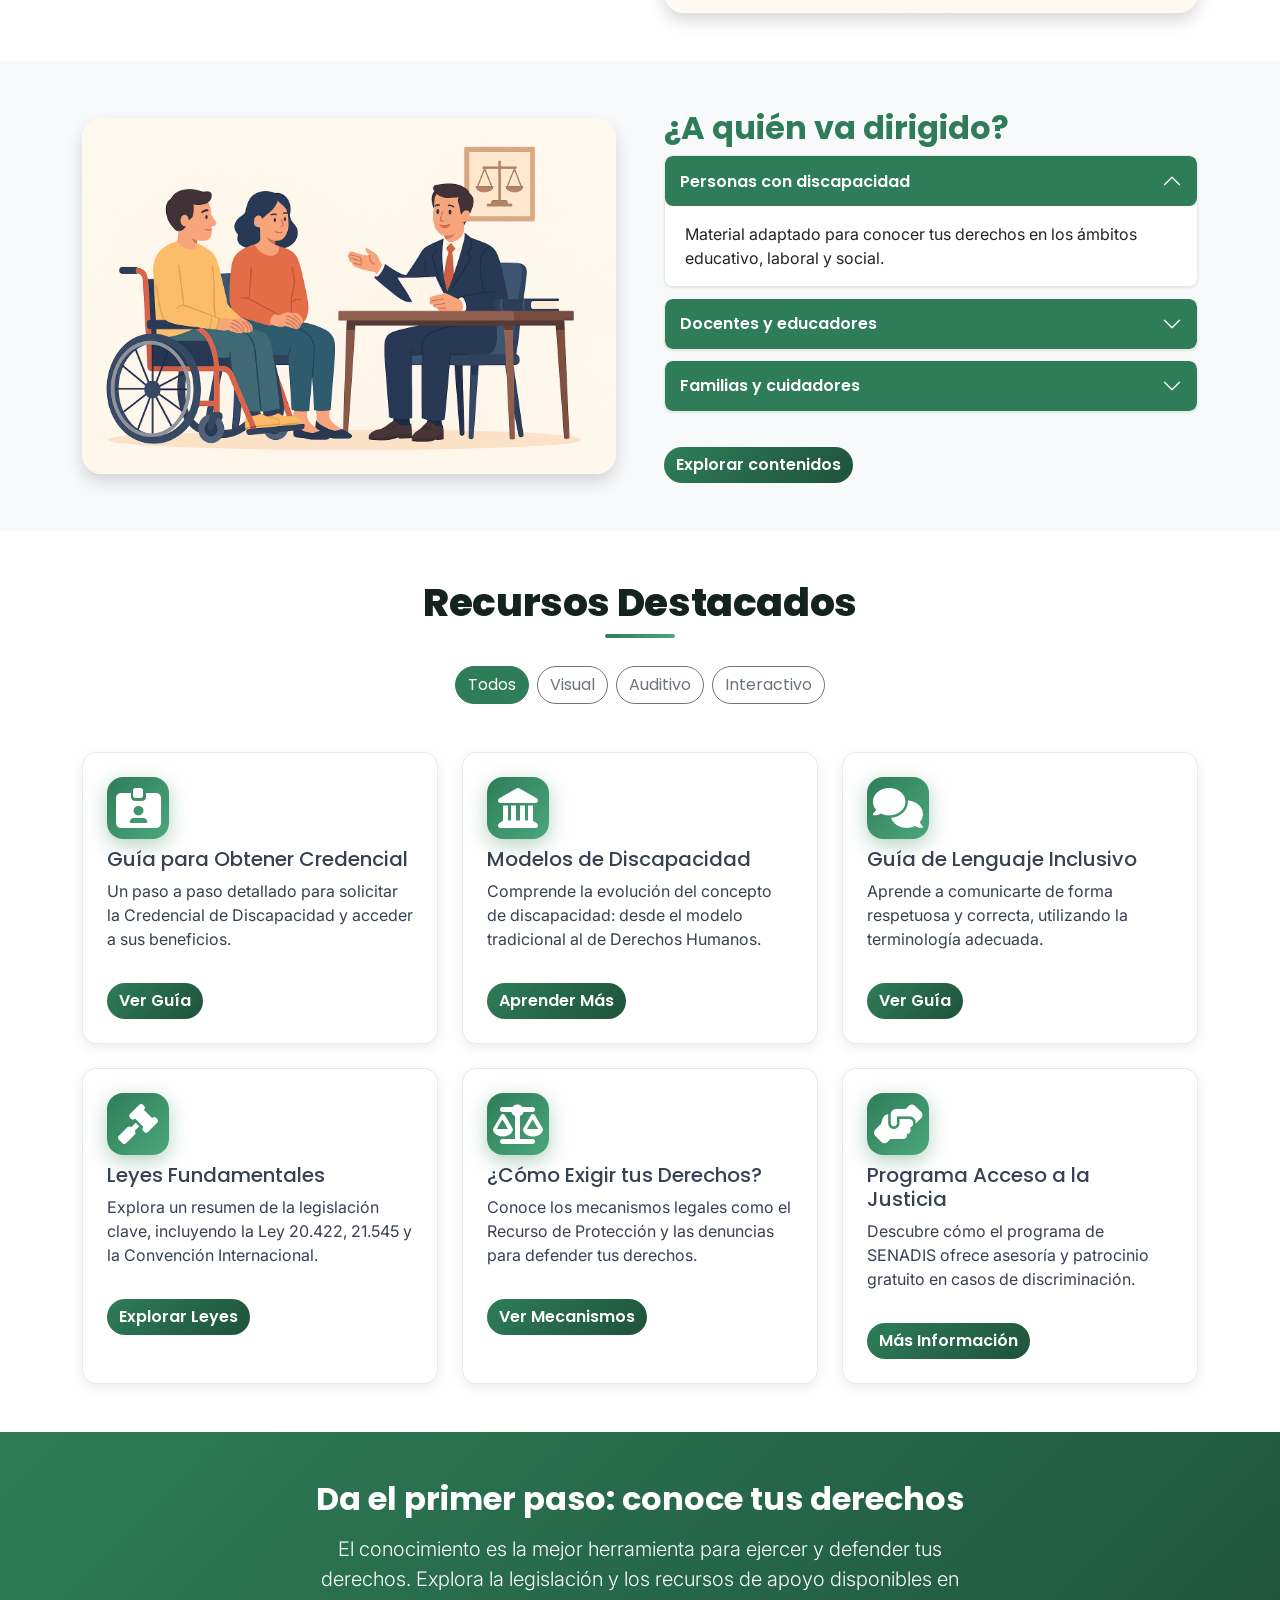
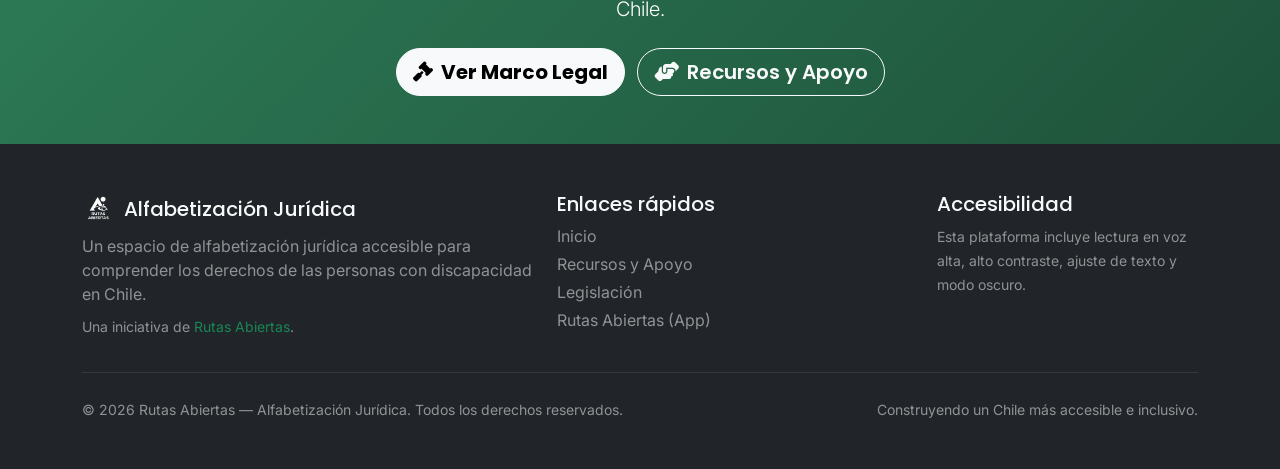
==== commit 4b1d5de1: "feat(seo): añade metadatos, robots.txt y sitemap.xml Aplica las recomendaciones de la guía de SEO pa" ====
--- a/alfabetizacion-juridica/index.html
+++ b/alfabetizacion-juridica/index.html
@@ -3,9 +3,33 @@
 <head>
     <meta charset="UTF-8">
     <meta name="viewport" content="width=device-width, initial-scale=1.0">
-    <title>Alfabetización Jurídica — Derechos en Discapacidad</title>
+    <title>Alfabetización Jurídica en Discapacidad · Rutas Abiertas</title>
     <meta name="description"
-        content="Alfabetización jurídica accesible sobre los derechos de las personas con discapacidad en Chile. Una iniciativa de Rutas Abiertas.">
+        content="Alfabetización jurídica accesible sobre los derechos de las personas con discapacidad en Chile: Ley 20.422, Ley 21.545, Ley 20.609, Ley 21.015 y la CDPD. Una iniciativa de Rutas Abiertas.">
+    <link rel="canonical" href="https://presentacion.rutasabiertas.app/alfabetizacion-juridica/">
+    <meta name="robots" content="index, follow, max-image-preview:large, max-snippet:-1">
+    <meta name="author" content="Rutas Abiertas">
+    <meta name="theme-color" content="#2E7D58">
+    <meta name="color-scheme" content="light dark">
+
+    <!-- ===== Open Graph ===== -->
+    <meta property="og:type" content="website">
+    <meta property="og:site_name" content="Rutas Abiertas">
+    <meta property="og:locale" content="es_CL">
+    <meta property="og:url" content="https://presentacion.rutasabiertas.app/alfabetizacion-juridica/">
+    <meta property="og:title" content="Alfabetización Jurídica en Discapacidad · Rutas Abiertas">
+    <meta property="og:description"
+        content="Conoce y ejerce tus derechos: marco legal, recursos y guías accesibles sobre discapacidad en Chile.">
+    <meta property="og:image" content="https://presentacion.rutasabiertas.app/logo/logo.png">
+    <meta property="og:image:alt" content="Logo de Rutas Abiertas">
+
+    <!-- ===== Twitter / X ===== -->
+    <meta name="twitter:card" content="summary_large_image">
+    <meta name="twitter:title" content="Alfabetización Jurídica en Discapacidad · Rutas Abiertas">
+    <meta name="twitter:description"
+        content="Marco legal, recursos y guías accesibles sobre los derechos de las personas con discapacidad en Chile.">
+    <meta name="twitter:image" content="https://presentacion.rutasabiertas.app/logo/logo.png">
+
     <link rel="icon" href="../icons/favicon.ico" sizes="any">
 
     <link rel="preconnect" href="https://fonts.googleapis.com">
@@ -27,6 +51,28 @@
 
     <script src="js/theme.js"></script>
     <script src="js/inyectarComponentesIndex.js"></script>
+
+    <!-- ===== Datos estructurados ===== -->
+    <script type="application/ld+json">
+    {
+      "@context": "https://schema.org",
+      "@type": "WebPage",
+      "@id": "https://presentacion.rutasabiertas.app/alfabetizacion-juridica/#webpage",
+      "url": "https://presentacion.rutasabiertas.app/alfabetizacion-juridica/",
+      "name": "Alfabetización Jurídica en Discapacidad · Rutas Abiertas",
+      "description": "Alfabetización jurídica accesible sobre los derechos de las personas con discapacidad en Chile.",
+      "inLanguage": "es-CL",
+      "isPartOf": { "@id": "https://presentacion.rutasabiertas.app/#website" },
+      "publisher": { "@id": "https://presentacion.rutasabiertas.app/#organization" },
+      "breadcrumb": {
+        "@type": "BreadcrumbList",
+        "itemListElement": [
+          { "@type": "ListItem", "position": 1, "name": "Inicio", "item": "https://presentacion.rutasabiertas.app/" },
+          { "@type": "ListItem", "position": 2, "name": "Alfabetización Jurídica", "item": "https://presentacion.rutasabiertas.app/alfabetizacion-juridica/" }
+        ]
+      }
+    }
+    </script>
 </head>
 <body>
     <a href="#main-content" class="skip-link visually-hidden-focusable">Saltar al contenido principal</a>
--- a/alfabetizacion-juridica/css/common.css
+++ b/alfabetizacion-juridica/css/common.css
@@ -314,3 +314,160 @@
 }
 
 [data-theme="dark"] .form-control::placeholder { color: var(--text-muted); }
+
+/* =================================================================
+   MEJORAS DE DISEÑO — capa visual compartida
+   ================================================================= */
+
+html { scroll-behavior: smooth; scroll-padding-top: 90px; }
+
+:focus-visible {
+    outline: 3px solid var(--primary-color);
+    outline-offset: 2px;
+    border-radius: 4px;
+}
+
+@media (prefers-reduced-motion: reduce) {
+    html { scroll-behavior: auto; }
+}
+
+/* --- Hero más inmersivo --- */
+.hero-section {
+    position: relative;
+    padding: 132px 0 118px;
+    border-bottom-left-radius: 40px;
+    border-bottom-right-radius: 40px;
+    text-shadow: none;
+    background:
+        radial-gradient(42% 55% at 82% 6%, rgba(255, 255, 255, 0.18), transparent 62%),
+        radial-gradient(58% 65% at 4% 110%, rgba(0, 0, 0, 0.22), transparent 60%),
+        url("data:image/svg+xml,%3Csvg xmlns='http://www.w3.org/2000/svg' width='40' height='40'%3E%3Ccircle cx='3' cy='3' r='1.5' fill='%23ffffff' fill-opacity='0.10'/%3E%3C/svg%3E"),
+        linear-gradient(135deg, var(--primary-color) 0%, var(--primary-dark) 100%);
+}
+
+.hero-section h1 {
+    letter-spacing: -0.02em;
+    text-shadow: 0 2px 14px rgba(0, 0, 0, 0.18);
+}
+
+.hero-section .lead {
+    font-size: 1.25rem;
+    color: rgba(255, 255, 255, 0.95);
+}
+
+.hero-section .btn-light {
+    box-shadow: 0 10px 26px rgba(0, 0, 0, 0.18);
+}
+
+/* --- Encabezados de sección --- */
+.section-heading {
+    font-size: clamp(1.8rem, 3.4vw, 2.45rem);
+    letter-spacing: -0.01em;
+}
+
+/* --- Botón de marca con degradado --- */
+.btn-ucsc {
+    background: linear-gradient(135deg, var(--primary-color), var(--primary-dark));
+    border: none;
+}
+
+/* --- Tarjetas: acento superior + chip de icono --- */
+.card-ucsc {
+    position: relative;
+}
+
+.card-ucsc::after {
+    content: '';
+    position: absolute;
+    top: 0;
+    left: 0;
+    right: 0;
+    height: 4px;
+    border-radius: var(--radius-md) var(--radius-md) 0 0;
+    background: linear-gradient(90deg, var(--primary-color), var(--secondary-color));
+    transform: scaleX(0);
+    transform-origin: left;
+    transition: transform var(--transition);
+}
+
+.card-ucsc:hover::after {
+    transform: scaleX(1);
+}
+
+.card-ucsc > .fs-1 {
+    display: inline-flex;
+    align-items: center;
+    justify-content: center;
+    width: 62px;
+    height: 62px;
+    border-radius: 16px;
+    font-size: 1.55rem;
+    background: linear-gradient(135deg, var(--primary-color), var(--secondary-color));
+    box-shadow: var(--shadow-red);
+}
+
+.card-ucsc > .fs-1,
+.card-ucsc > .fs-1 i {
+    color: #fff !important;
+}
+
+/* --- Contadores con número en degradado --- */
+.counter-box {
+    border: 1px solid var(--border-color);
+    background-color: var(--white);
+    border-radius: var(--radius-md);
+}
+
+.animated-counter {
+    font-size: 3rem;
+    line-height: 1;
+    background: linear-gradient(135deg, var(--primary-color), var(--secondary-color));
+    -webkit-background-clip: text;
+    background-clip: text;
+    -webkit-text-fill-color: transparent;
+}
+
+/* --- Acordeón como tarjetas separadas --- */
+.accordion-item {
+    margin-bottom: 0.7rem;
+    border: 1px solid var(--border-color);
+    border-radius: var(--radius-sm) !important;
+    overflow: hidden;
+    box-shadow: var(--shadow-xs);
+}
+
+/* --- Tarjetas e imágenes redondeadas --- */
+.card {
+    border-radius: var(--radius-md);
+}
+
+.img-fluid.rounded {
+    border-radius: var(--radius-lg) !important;
+}
+
+/* --- Filtros y grupos de botones como píldoras separadas --- */
+.filter-btn {
+    border-radius: var(--radius-pill) !important;
+}
+
+.filter-btn.active {
+    background-color: var(--primary-color);
+    border-color: var(--primary-color);
+    color: #fff;
+}
+
+.btn-group.flex-wrap {
+    gap: 0.5rem;
+}
+
+.btn-group.flex-wrap > .btn {
+    margin: 0 !important;
+    border-radius: var(--radius-pill) !important;
+}
+
+/* --- Badges más suaves --- */
+.badge {
+    border-radius: var(--radius-pill);
+    font-weight: 600;
+    padding: 0.4em 0.8em;
+}
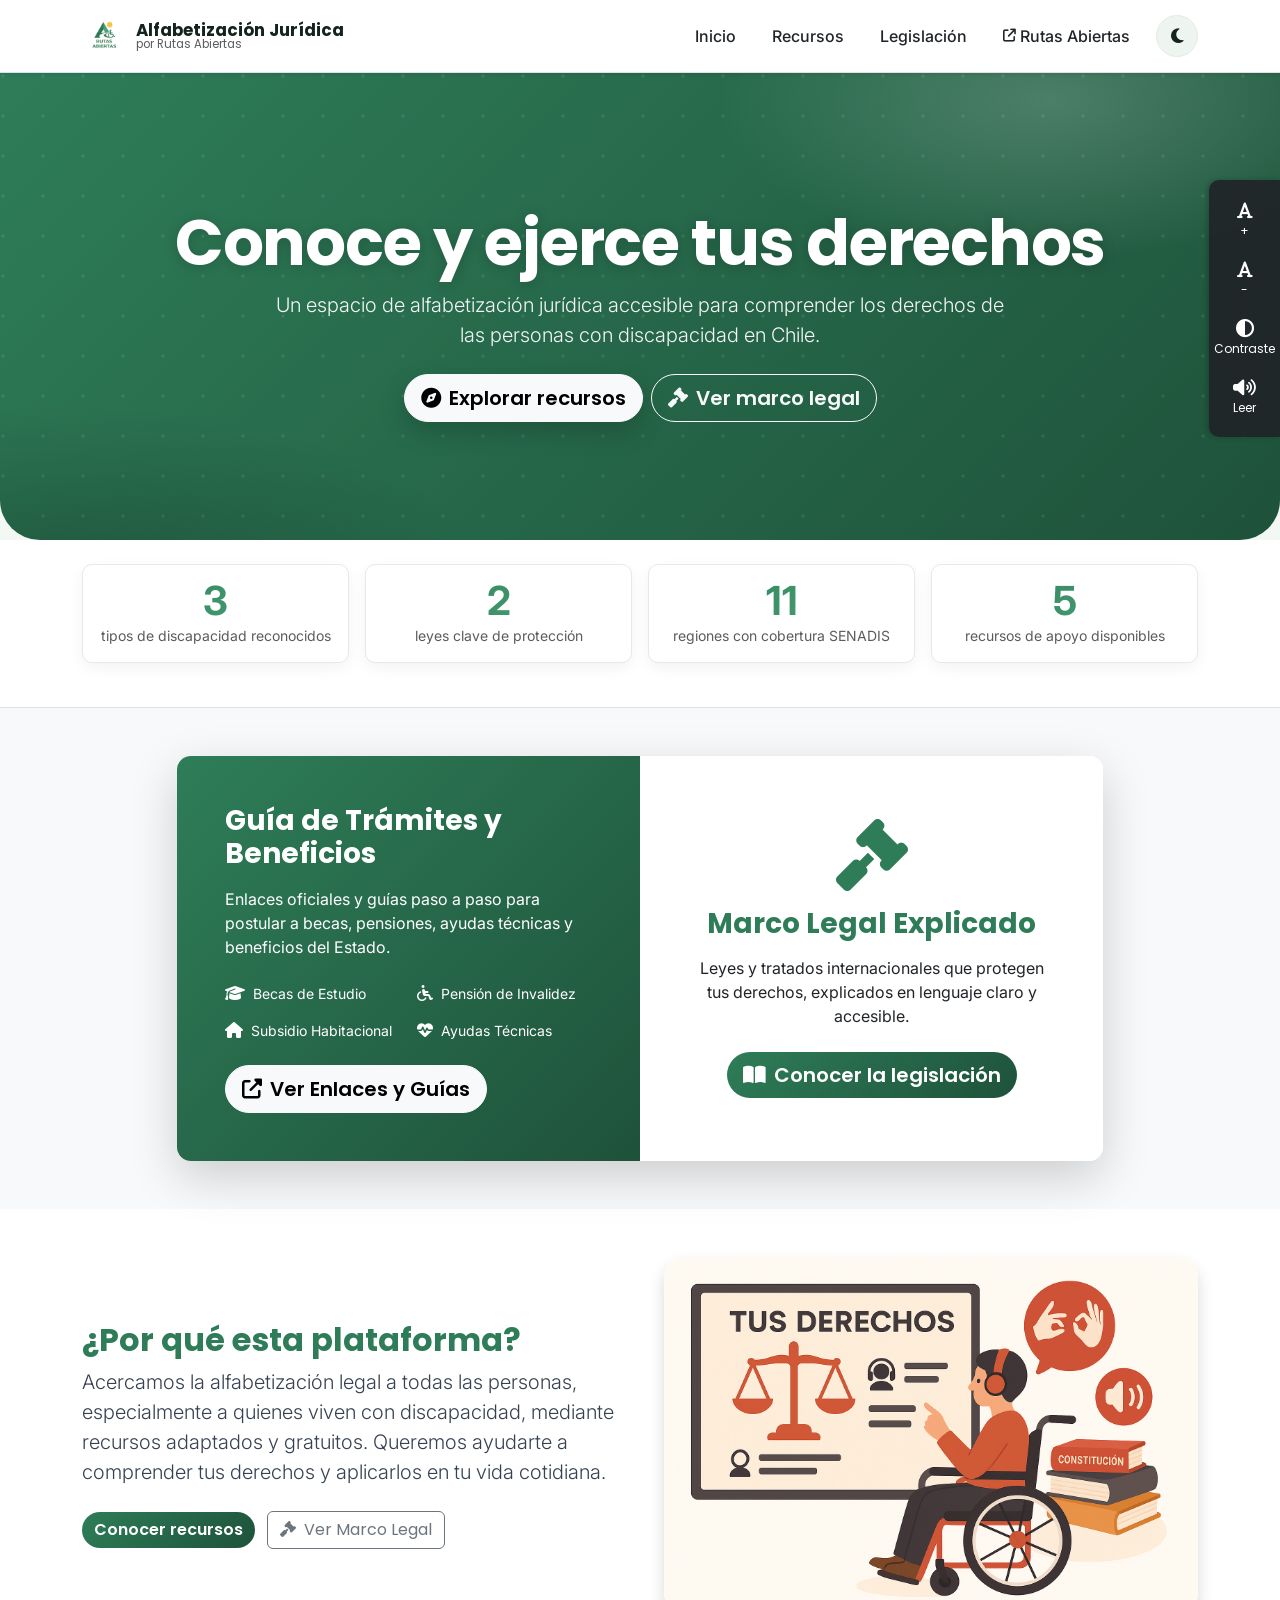
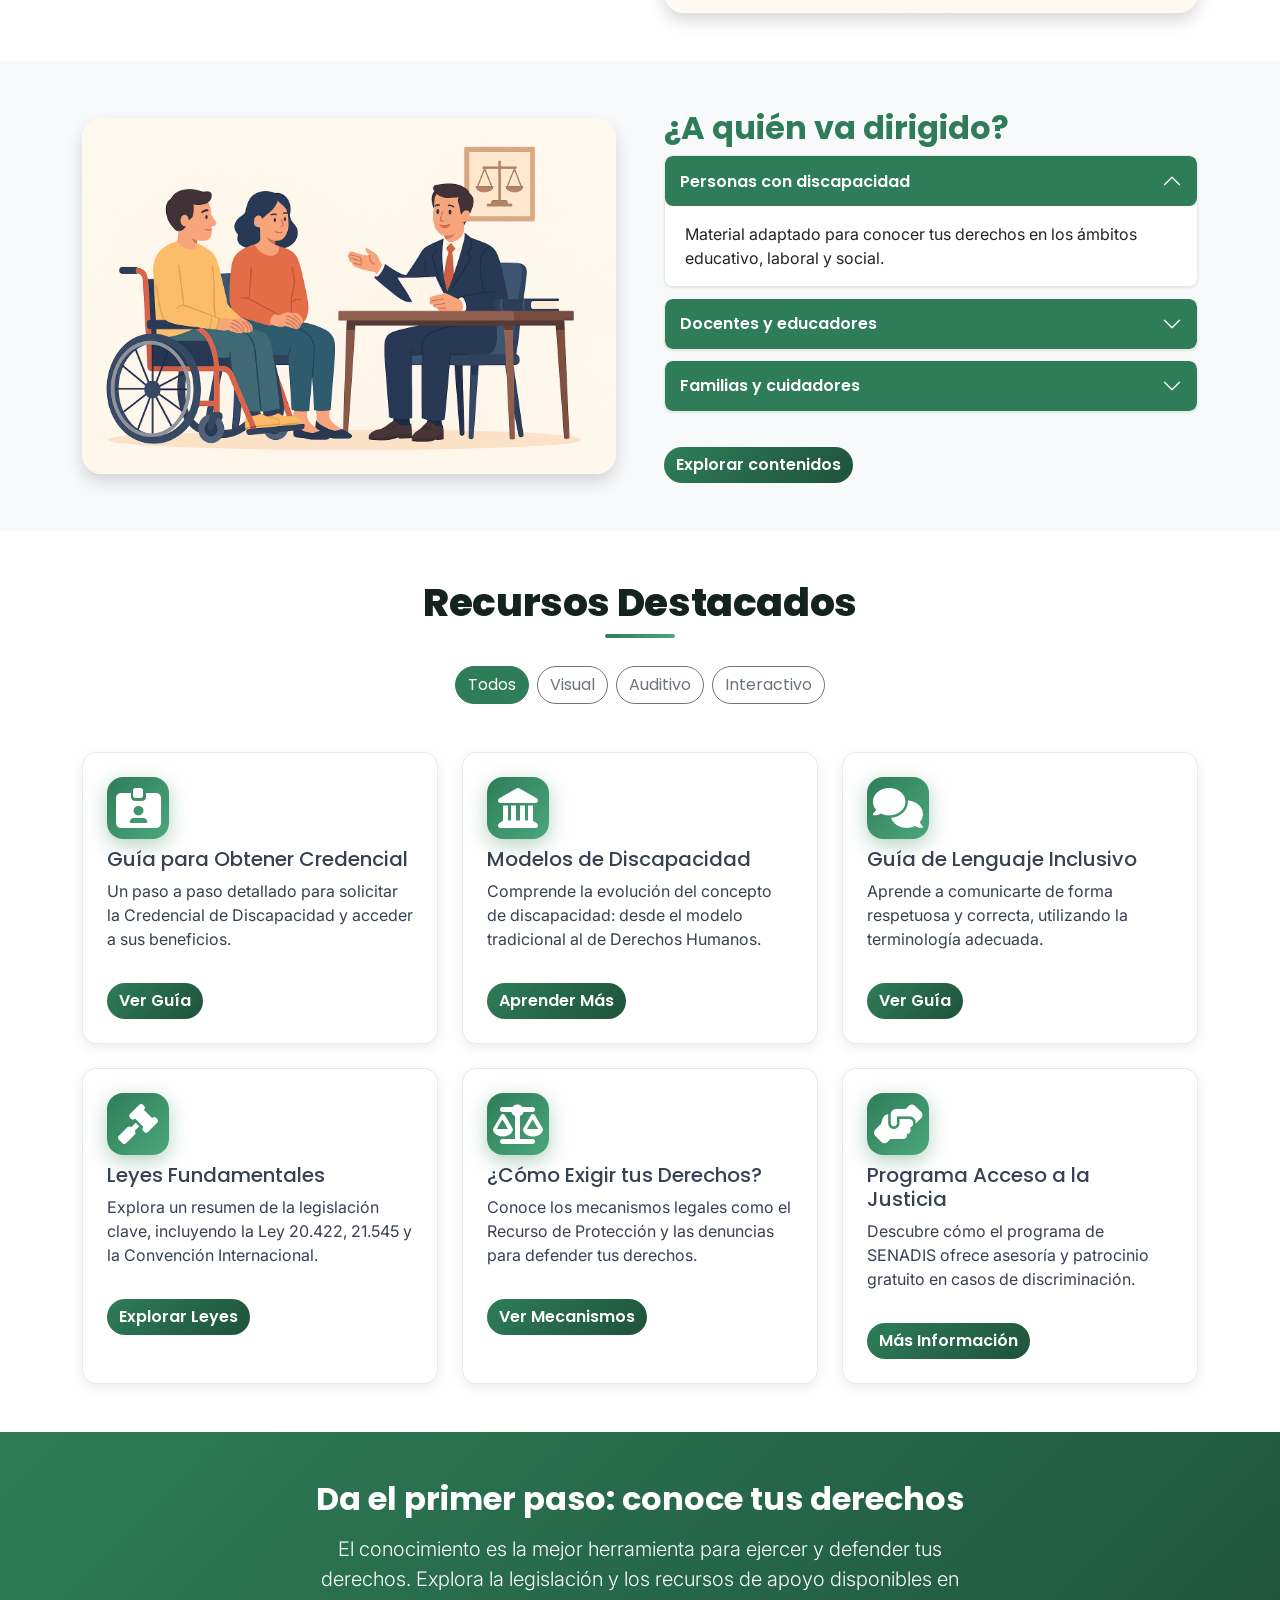
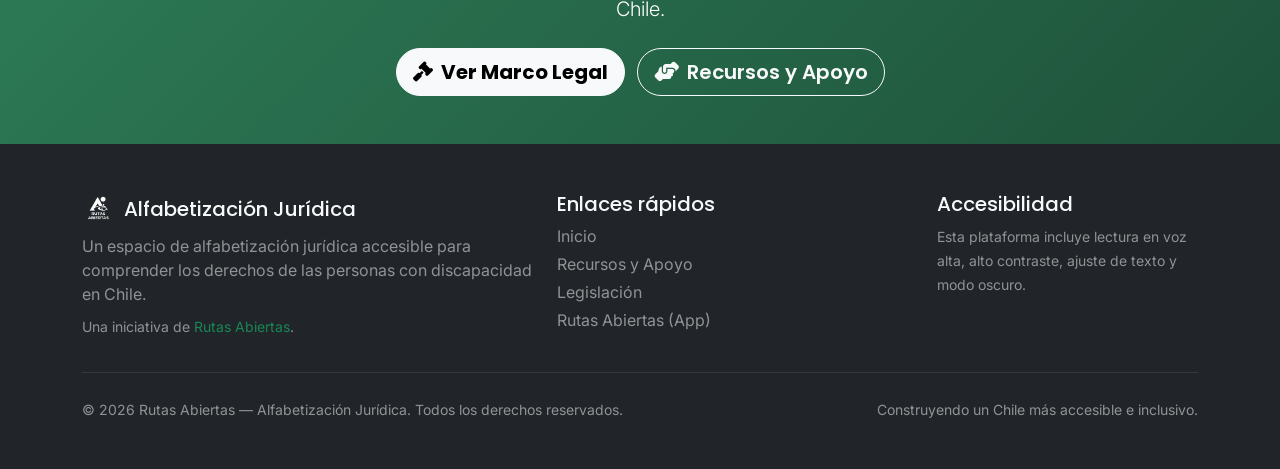
==== commit 51d2bedc: "feat" ====
--- a/alfabetizacion-juridica/index.html
+++ b/alfabetizacion-juridica/index.html
@@ -6,7 +6,7 @@
     <title>Alfabetización Jurídica en Discapacidad · Rutas Abiertas</title>
     <meta name="description"
         content="Alfabetización jurídica accesible sobre los derechos de las personas con discapacidad en Chile: Ley 20.422, Ley 21.545, Ley 20.609, Ley 21.015 y la CDPD. Una iniciativa de Rutas Abiertas.">
-    <link rel="canonical" href="https://presentacion.rutasabiertas.app/alfabetizacion-juridica/">
+    <link rel="canonical" href="https://rutasabiertas.cl/alfabetizacion-juridica/">
     <meta name="robots" content="index, follow, max-image-preview:large, max-snippet:-1">
     <meta name="author" content="Rutas Abiertas">
     <meta name="theme-color" content="#2E7D58">
@@ -16,11 +16,11 @@
     <meta property="og:type" content="website">
     <meta property="og:site_name" content="Rutas Abiertas">
     <meta property="og:locale" content="es_CL">
-    <meta property="og:url" content="https://presentacion.rutasabiertas.app/alfabetizacion-juridica/">
+    <meta property="og:url" content="https://rutasabiertas.cl/alfabetizacion-juridica/">
     <meta property="og:title" content="Alfabetización Jurídica en Discapacidad · Rutas Abiertas">
     <meta property="og:description"
         content="Conoce y ejerce tus derechos: marco legal, recursos y guías accesibles sobre discapacidad en Chile.">
-    <meta property="og:image" content="https://presentacion.rutasabiertas.app/logo/logo.png">
+    <meta property="og:image" content="https://rutasabiertas.cl/logo/logo.png">
     <meta property="og:image:alt" content="Logo de Rutas Abiertas">
 
     <!-- ===== Twitter / X ===== -->
@@ -28,7 +28,7 @@
     <meta name="twitter:title" content="Alfabetización Jurídica en Discapacidad · Rutas Abiertas">
     <meta name="twitter:description"
         content="Marco legal, recursos y guías accesibles sobre los derechos de las personas con discapacidad en Chile.">
-    <meta name="twitter:image" content="https://presentacion.rutasabiertas.app/logo/logo.png">
+    <meta name="twitter:image" content="https://rutasabiertas.cl/logo/logo.png">
 
     <link rel="icon" href="../icons/favicon.ico" sizes="any">
 
@@ -57,18 +57,18 @@
     {
       "@context": "https://schema.org",
       "@type": "WebPage",
-      "@id": "https://presentacion.rutasabiertas.app/alfabetizacion-juridica/#webpage",
-      "url": "https://presentacion.rutasabiertas.app/alfabetizacion-juridica/",
+      "@id": "https://rutasabiertas.cl/alfabetizacion-juridica/#webpage",
+      "url": "https://rutasabiertas.cl/alfabetizacion-juridica/",
       "name": "Alfabetización Jurídica en Discapacidad · Rutas Abiertas",
       "description": "Alfabetización jurídica accesible sobre los derechos de las personas con discapacidad en Chile.",
       "inLanguage": "es-CL",
-      "isPartOf": { "@id": "https://presentacion.rutasabiertas.app/#website" },
-      "publisher": { "@id": "https://presentacion.rutasabiertas.app/#organization" },
+      "isPartOf": { "@id": "https://rutasabiertas.cl/#website" },
+      "publisher": { "@id": "https://rutasabiertas.cl/#organization" },
       "breadcrumb": {
         "@type": "BreadcrumbList",
         "itemListElement": [
-          { "@type": "ListItem", "position": 1, "name": "Inicio", "item": "https://presentacion.rutasabiertas.app/" },
-          { "@type": "ListItem", "position": 2, "name": "Alfabetización Jurídica", "item": "https://presentacion.rutasabiertas.app/alfabetizacion-juridica/" }
+          { "@type": "ListItem", "position": 1, "name": "Inicio", "item": "https://rutasabiertas.cl/" },
+          { "@type": "ListItem", "position": 2, "name": "Alfabetización Jurídica", "item": "https://rutasabiertas.cl/alfabetizacion-juridica/" }
         ]
       }
     }
